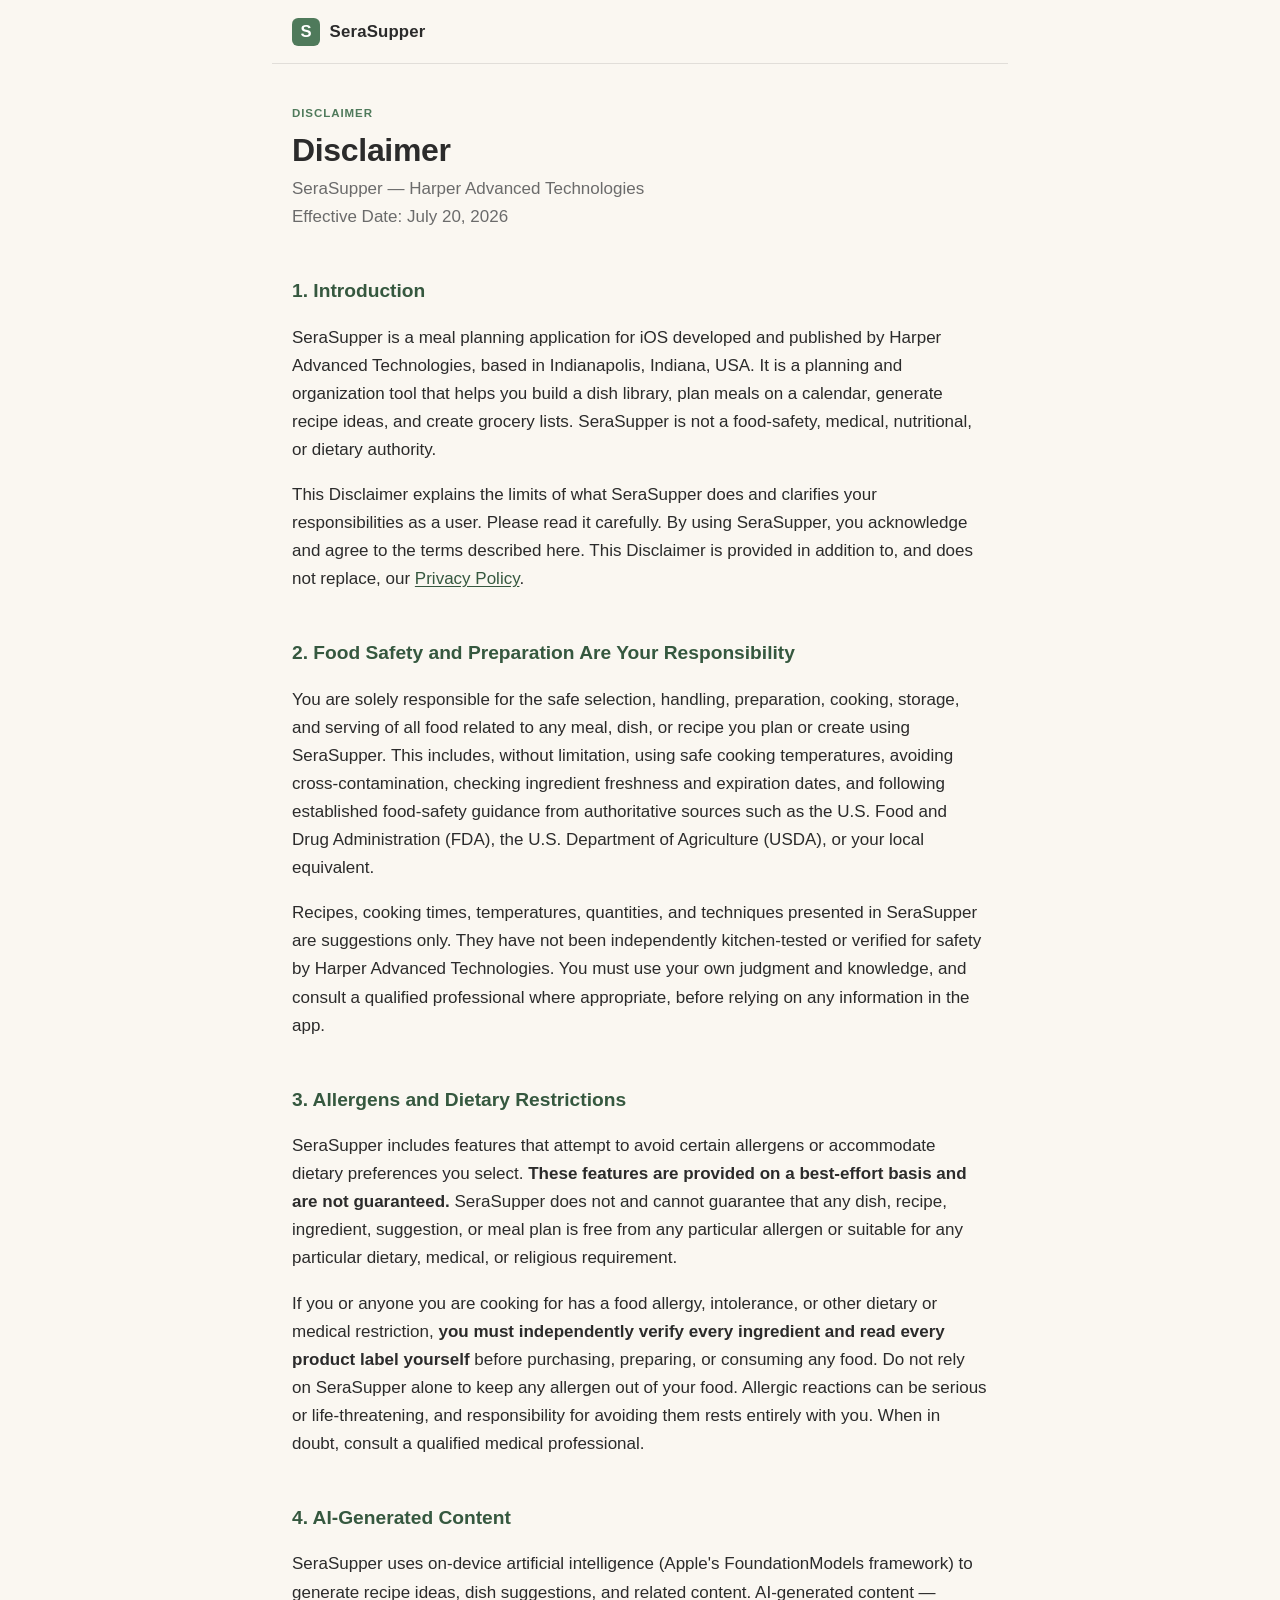
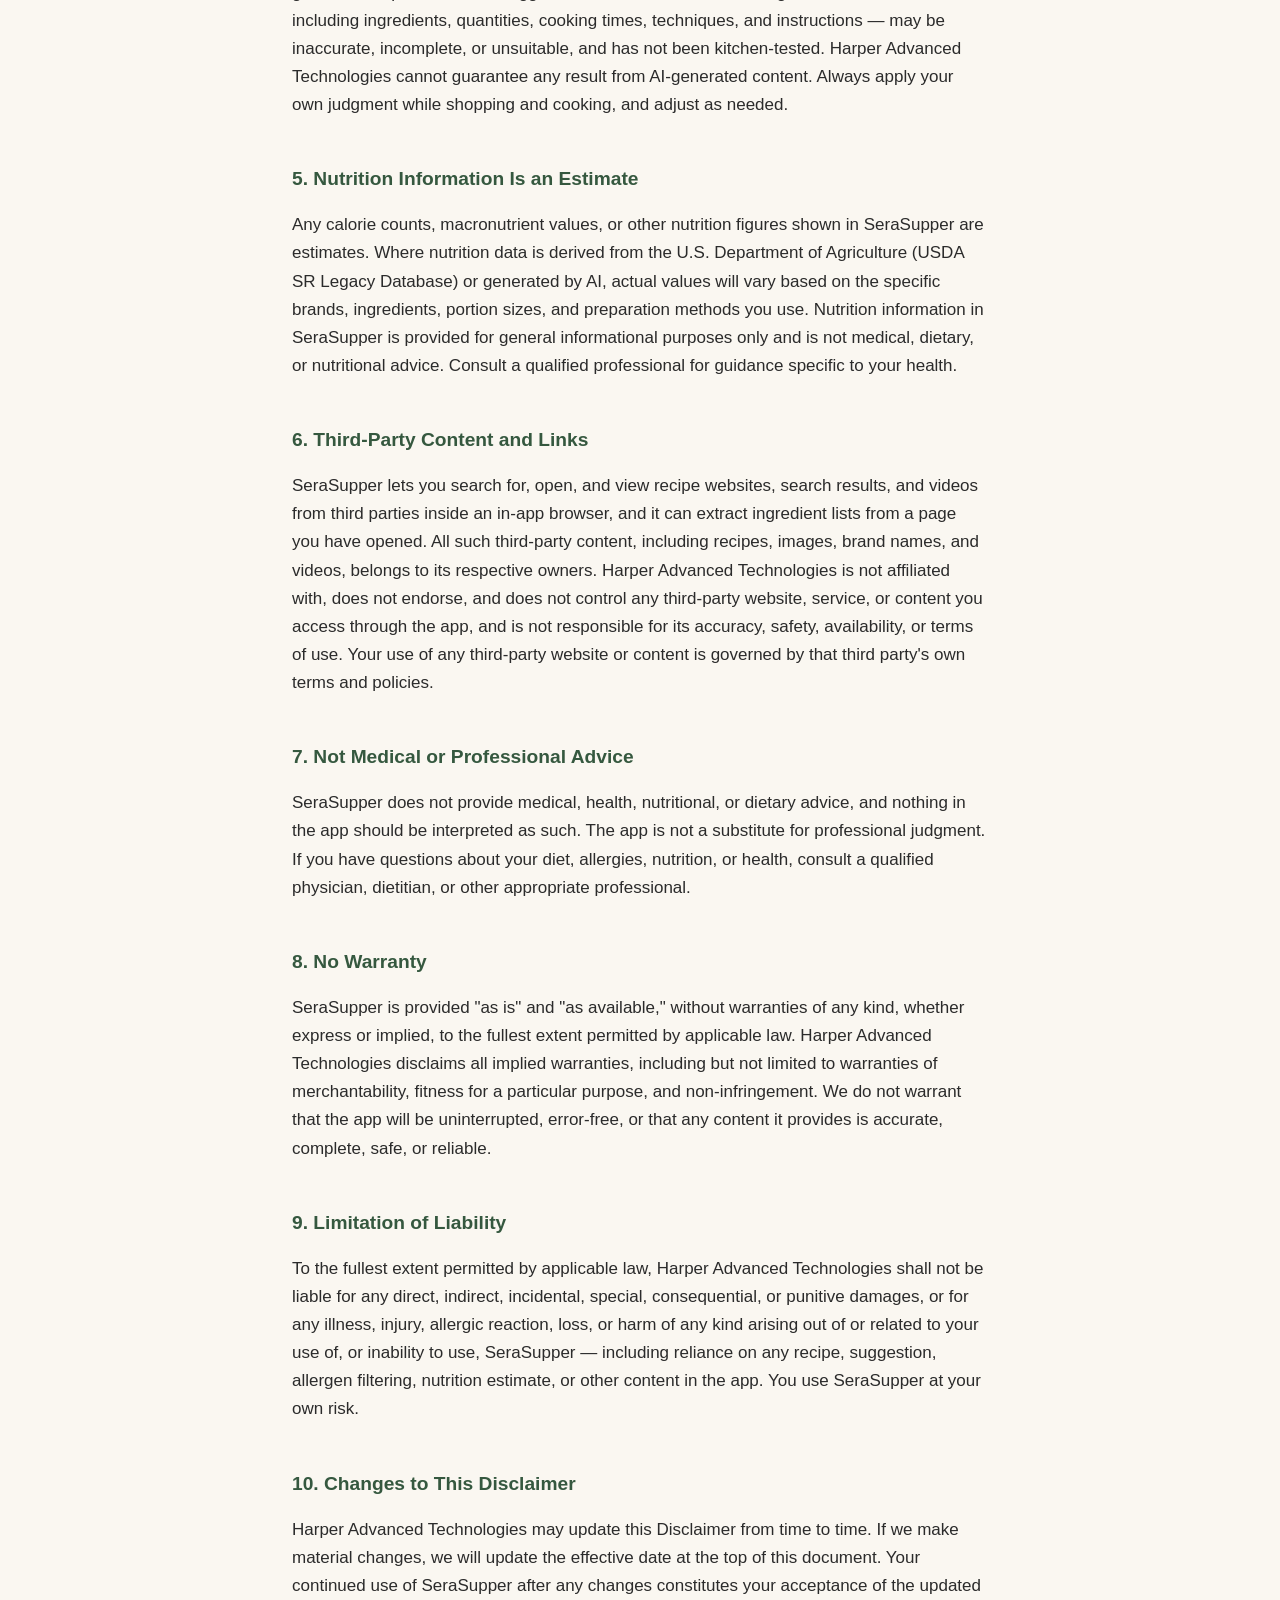
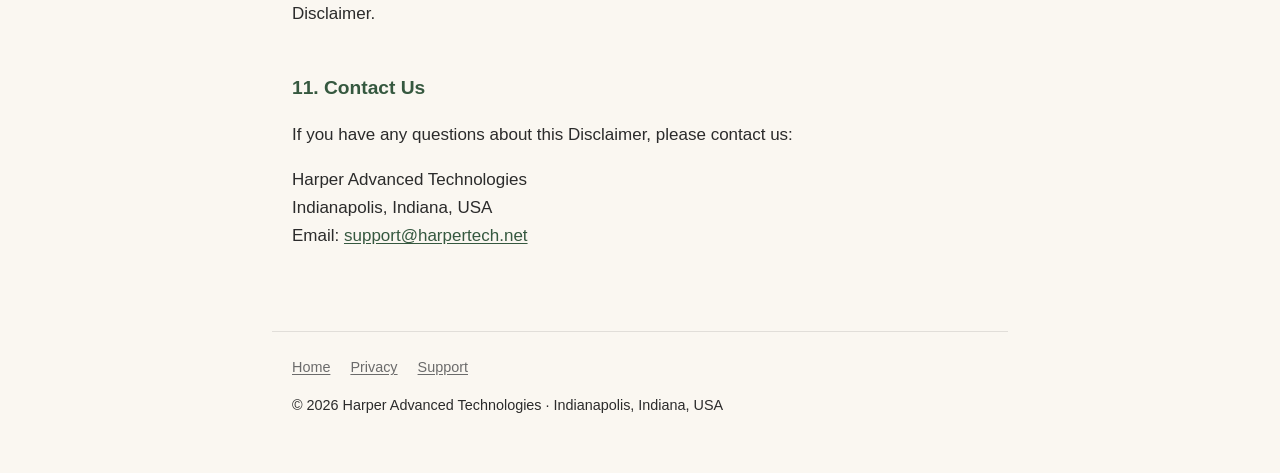
==== disclaimer/index.html @ 86a2aea6 "Add Disclaimer page (food safety, allergens, AI content, nutrition) Publishes serasupper.com/disclai" ====
<!doctype html>
<html lang="en">
<head>
  <meta charset="utf-8">
  <meta name="viewport" content="width=device-width, initial-scale=1">
  <title>Disclaimer — SeraSupper</title>
  <meta name="description" content="Disclaimer for SeraSupper by Harper Advanced Technologies — food safety, allergens, AI-generated content, and nutrition estimates.">
  <link rel="icon" href="/favicon.svg" type="image/svg+xml">
  <link rel="stylesheet" href="/style.css">
</head>
<body>
  <header class="site-header">
    <img class="mark" src="/favicon.svg" alt="" width="28" height="28">
    <a href="/" class="brand">SeraSupper</a>
  </header>

  <main class="wrap">
    <p class="eyebrow">Disclaimer</p>
    <h1>Disclaimer</h1>
    <p class="subtitle">SeraSupper — Harper Advanced Technologies<br>Effective Date: July 20, 2026</p>

    <h2>1. Introduction</h2>
    <p>SeraSupper is a meal planning application for iOS developed and published by Harper Advanced Technologies, based in Indianapolis, Indiana, USA. It is a planning and organization tool that helps you build a dish library, plan meals on a calendar, generate recipe ideas, and create grocery lists. SeraSupper is not a food-safety, medical, nutritional, or dietary authority.</p>
    <p>This Disclaimer explains the limits of what SeraSupper does and clarifies your responsibilities as a user. Please read it carefully. By using SeraSupper, you acknowledge and agree to the terms described here. This Disclaimer is provided in addition to, and does not replace, our <a href="/privacy/">Privacy Policy</a>.</p>

    <h2>2. Food Safety and Preparation Are Your Responsibility</h2>
    <p>You are solely responsible for the safe selection, handling, preparation, cooking, storage, and serving of all food related to any meal, dish, or recipe you plan or create using SeraSupper. This includes, without limitation, using safe cooking temperatures, avoiding cross-contamination, checking ingredient freshness and expiration dates, and following established food-safety guidance from authoritative sources such as the U.S. Food and Drug Administration (FDA), the U.S. Department of Agriculture (USDA), or your local equivalent.</p>
    <p>Recipes, cooking times, temperatures, quantities, and techniques presented in SeraSupper are suggestions only. They have not been independently kitchen-tested or verified for safety by Harper Advanced Technologies. You must use your own judgment and knowledge, and consult a qualified professional where appropriate, before relying on any information in the app.</p>

    <h2>3. Allergens and Dietary Restrictions</h2>
    <p>SeraSupper includes features that attempt to avoid certain allergens or accommodate dietary preferences you select. <strong>These features are provided on a best-effort basis and are not guaranteed.</strong> SeraSupper does not and cannot guarantee that any dish, recipe, ingredient, suggestion, or meal plan is free from any particular allergen or suitable for any particular dietary, medical, or religious requirement.</p>
    <p>If you or anyone you are cooking for has a food allergy, intolerance, or other dietary or medical restriction, <strong>you must independently verify every ingredient and read every product label yourself</strong> before purchasing, preparing, or consuming any food. Do not rely on SeraSupper alone to keep any allergen out of your food. Allergic reactions can be serious or life-threatening, and responsibility for avoiding them rests entirely with you. When in doubt, consult a qualified medical professional.</p>

    <h2>4. AI-Generated Content</h2>
    <p>SeraSupper uses on-device artificial intelligence (Apple's FoundationModels framework) to generate recipe ideas, dish suggestions, and related content. AI-generated content — including ingredients, quantities, cooking times, techniques, and instructions — may be inaccurate, incomplete, or unsuitable, and has not been kitchen-tested. Harper Advanced Technologies cannot guarantee any result from AI-generated content. Always apply your own judgment while shopping and cooking, and adjust as needed.</p>

    <h2>5. Nutrition Information Is an Estimate</h2>
    <p>Any calorie counts, macronutrient values, or other nutrition figures shown in SeraSupper are estimates. Where nutrition data is derived from the U.S. Department of Agriculture (USDA SR Legacy Database) or generated by AI, actual values will vary based on the specific brands, ingredients, portion sizes, and preparation methods you use. Nutrition information in SeraSupper is provided for general informational purposes only and is not medical, dietary, or nutritional advice. Consult a qualified professional for guidance specific to your health.</p>

    <h2>6. Third-Party Content and Links</h2>
    <p>SeraSupper lets you search for, open, and view recipe websites, search results, and videos from third parties inside an in-app browser, and it can extract ingredient lists from a page you have opened. All such third-party content, including recipes, images, brand names, and videos, belongs to its respective owners. Harper Advanced Technologies is not affiliated with, does not endorse, and does not control any third-party website, service, or content you access through the app, and is not responsible for its accuracy, safety, availability, or terms of use. Your use of any third-party website or content is governed by that third party's own terms and policies.</p>

    <h2>7. Not Medical or Professional Advice</h2>
    <p>SeraSupper does not provide medical, health, nutritional, or dietary advice, and nothing in the app should be interpreted as such. The app is not a substitute for professional judgment. If you have questions about your diet, allergies, nutrition, or health, consult a qualified physician, dietitian, or other appropriate professional.</p>

    <h2>8. No Warranty</h2>
    <p>SeraSupper is provided "as is" and "as available," without warranties of any kind, whether express or implied, to the fullest extent permitted by applicable law. Harper Advanced Technologies disclaims all implied warranties, including but not limited to warranties of merchantability, fitness for a particular purpose, and non-infringement. We do not warrant that the app will be uninterrupted, error-free, or that any content it provides is accurate, complete, safe, or reliable.</p>

    <h2>9. Limitation of Liability</h2>
    <p>To the fullest extent permitted by applicable law, Harper Advanced Technologies shall not be liable for any direct, indirect, incidental, special, consequential, or punitive damages, or for any illness, injury, allergic reaction, loss, or harm of any kind arising out of or related to your use of, or inability to use, SeraSupper — including reliance on any recipe, suggestion, allergen filtering, nutrition estimate, or other content in the app. You use SeraSupper at your own risk.</p>

    <h2>10. Changes to This Disclaimer</h2>
    <p>Harper Advanced Technologies may update this Disclaimer from time to time. If we make material changes, we will update the effective date at the top of this document. Your continued use of SeraSupper after any changes constitutes your acceptance of the updated Disclaimer.</p>

    <h2>11. Contact Us</h2>
    <p>If you have any questions about this Disclaimer, please contact us:</p>
    <p>
      Harper Advanced Technologies<br>
      Indianapolis, Indiana, USA<br>
      Email: <a href="mailto:support@harpertech.net">support@harpertech.net</a>
    </p>
  </main>

  <footer class="site-footer">
    <nav>
      <a href="/">Home</a>
      <a href="/privacy/">Privacy</a>
      <a href="/support/">Support</a>
    </nav>
    <p>© 2026 Harper Advanced Technologies · Indianapolis, Indiana, USA</p>
  </footer>
</body>
</html>
---- style.css ----
/* SeraSupper public site — shared styles.
   Self-contained: no external fonts, CDNs, or scripts. Light/dark aware. */

:root {
  --bg: #faf7f1;
  --surface: #ffffff;
  --text: #2b2b2b;
  --muted: #6b6b6b;
  --accent: #4f7a5b;
  --accent-ink: #35583f;
  --border: rgba(43, 43, 43, 0.12);
  --max: 46rem;
}

@media (prefers-color-scheme: dark) {
  :root {
    --bg: #16181a;
    --surface: #1f2124;
    --text: #e8e6e1;
    --muted: #a2a29c;
    --accent: #7fb08a;
    --accent-ink: #9cc7a6;
    --border: rgba(232, 230, 225, 0.14);
  }
}

* { box-sizing: border-box; }

html { -webkit-text-size-adjust: 100%; }

body {
  margin: 0;
  background: var(--bg);
  color: var(--text);
  font-family: -apple-system, BlinkMacSystemFont, "Segoe UI", Roboto, Helvetica, Arial, sans-serif;
  font-size: 17px;
  line-height: 1.65;
  -webkit-font-smoothing: antialiased;
}

.wrap {
  max-width: var(--max);
  margin: 0 auto;
  padding: 2.5rem 1.25rem 4rem;
}

.site-header {
  display: flex;
  align-items: center;
  gap: 0.6rem;
  padding: 1.1rem 1.25rem;
  border-bottom: 1px solid var(--border);
  max-width: var(--max);
  margin: 0 auto;
}

.site-header .mark {
  width: 1.75rem;
  height: 1.75rem;
  flex: 0 0 auto;
}

.site-header .brand {
  font-weight: 600;
  font-size: 1.05rem;
  letter-spacing: 0.01em;
}

.site-header a { color: inherit; text-decoration: none; }

h1 {
  font-size: 2rem;
  line-height: 1.2;
  margin: 0 0 0.35rem;
  letter-spacing: -0.01em;
}

.subtitle { color: var(--muted); margin: 0 0 2rem; }

h2 {
  font-size: 1.2rem;
  margin: 2.25rem 0 0.6rem;
  padding-top: 0.5rem;
  color: var(--accent-ink);
}

h3 { font-size: 1.02rem; margin: 1.4rem 0 0.3rem; }

p, li { color: var(--text); }

a { color: var(--accent-ink); text-decoration: underline; text-underline-offset: 2px; }
a:hover { text-decoration: none; }

ul { padding-left: 1.2rem; }
li { margin: 0.35rem 0; }

.eyebrow {
  text-transform: uppercase;
  letter-spacing: 0.08em;
  font-size: 0.72rem;
  font-weight: 700;
  color: var(--accent);
  margin: 0 0 0.5rem;
}

.card {
  background: var(--surface);
  border: 1px solid var(--border);
  border-radius: 16px;
  padding: 1.25rem 1.4rem;
  margin: 1.25rem 0;
}

.btn {
  display: inline-block;
  background: var(--accent);
  color: #fff;
  text-decoration: none;
  font-weight: 600;
  padding: 0.7rem 1.3rem;
  border-radius: 999px;
  margin: 0.4rem 0.5rem 0.4rem 0;
}
.btn:hover { background: var(--accent-ink); }
.btn.secondary {
  background: transparent;
  color: var(--accent-ink);
  border: 1px solid var(--accent);
}

.site-footer {
  border-top: 1px solid var(--border);
  color: var(--muted);
  font-size: 0.9rem;
  max-width: var(--max);
  margin: 0 auto;
  padding: 1.5rem 1.25rem 2.5rem;
}
.site-footer a { color: var(--muted); }
.site-footer nav a { margin-right: 1rem; }
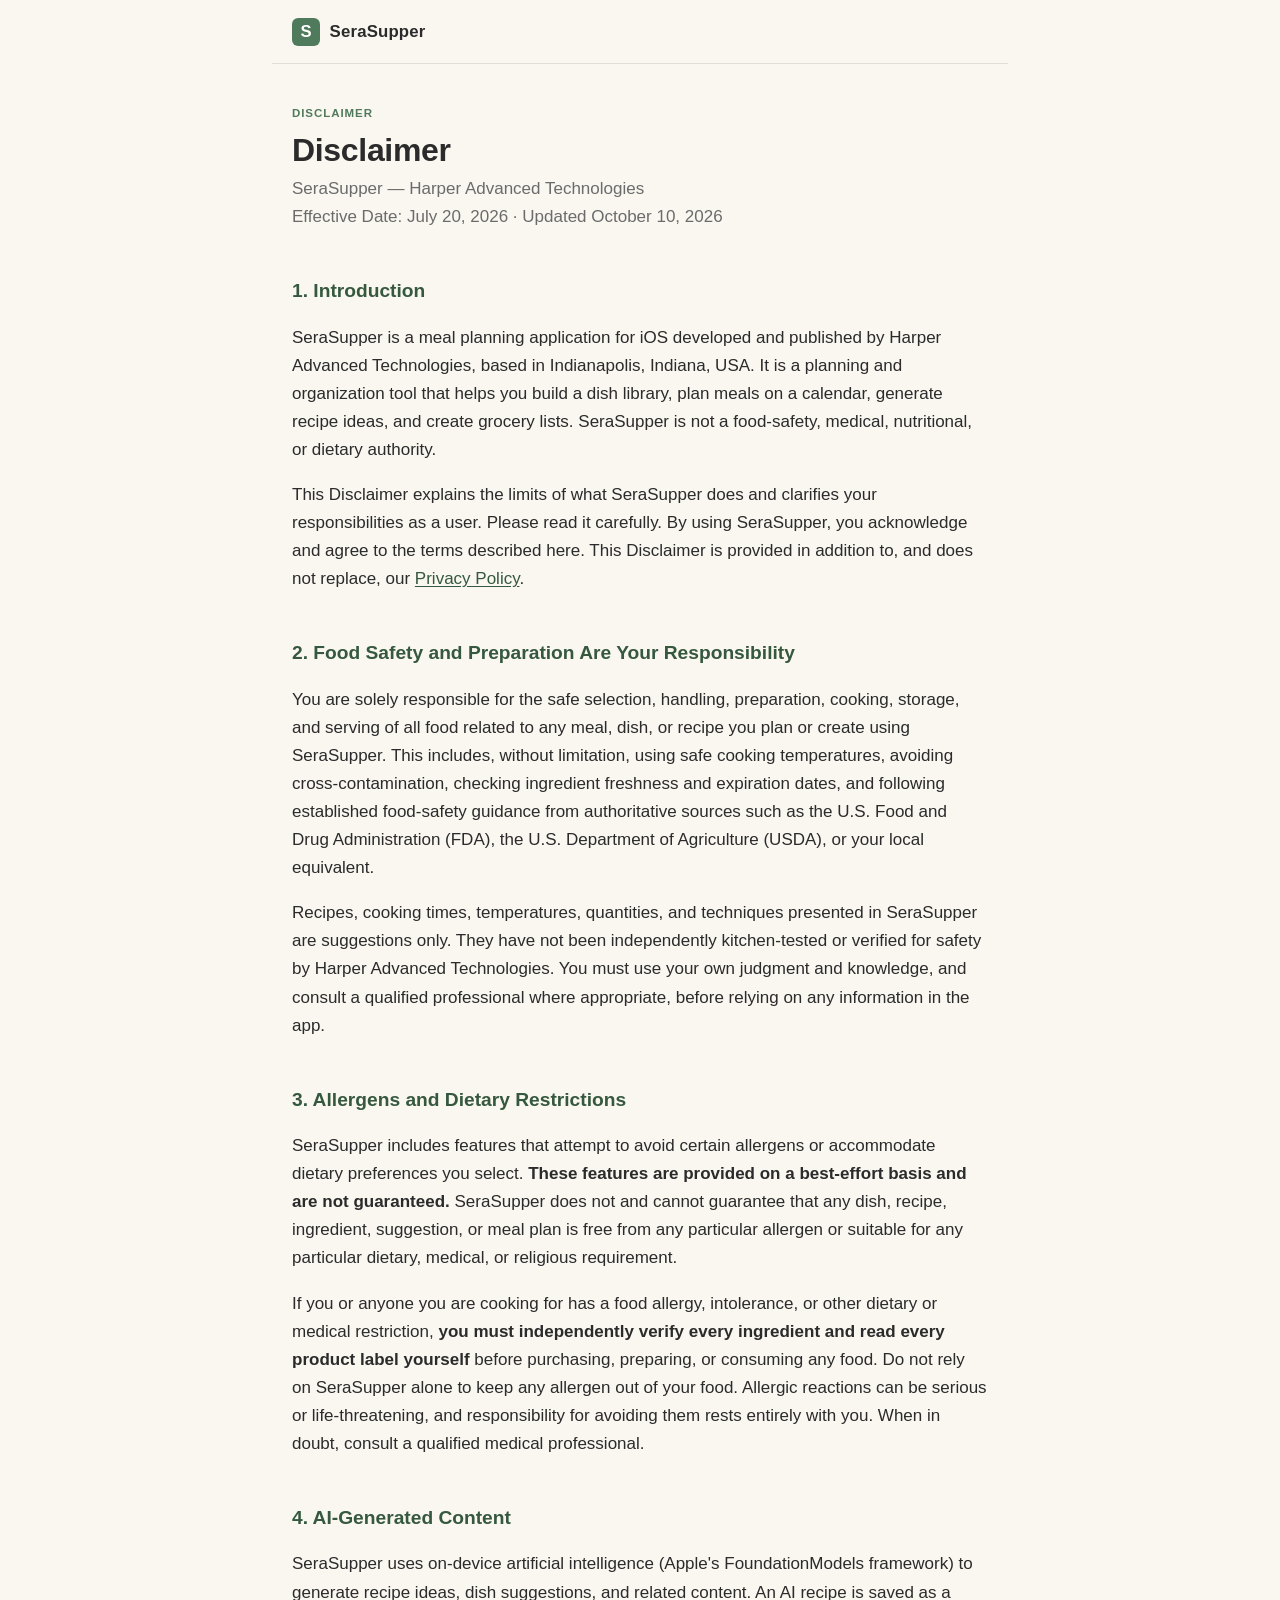
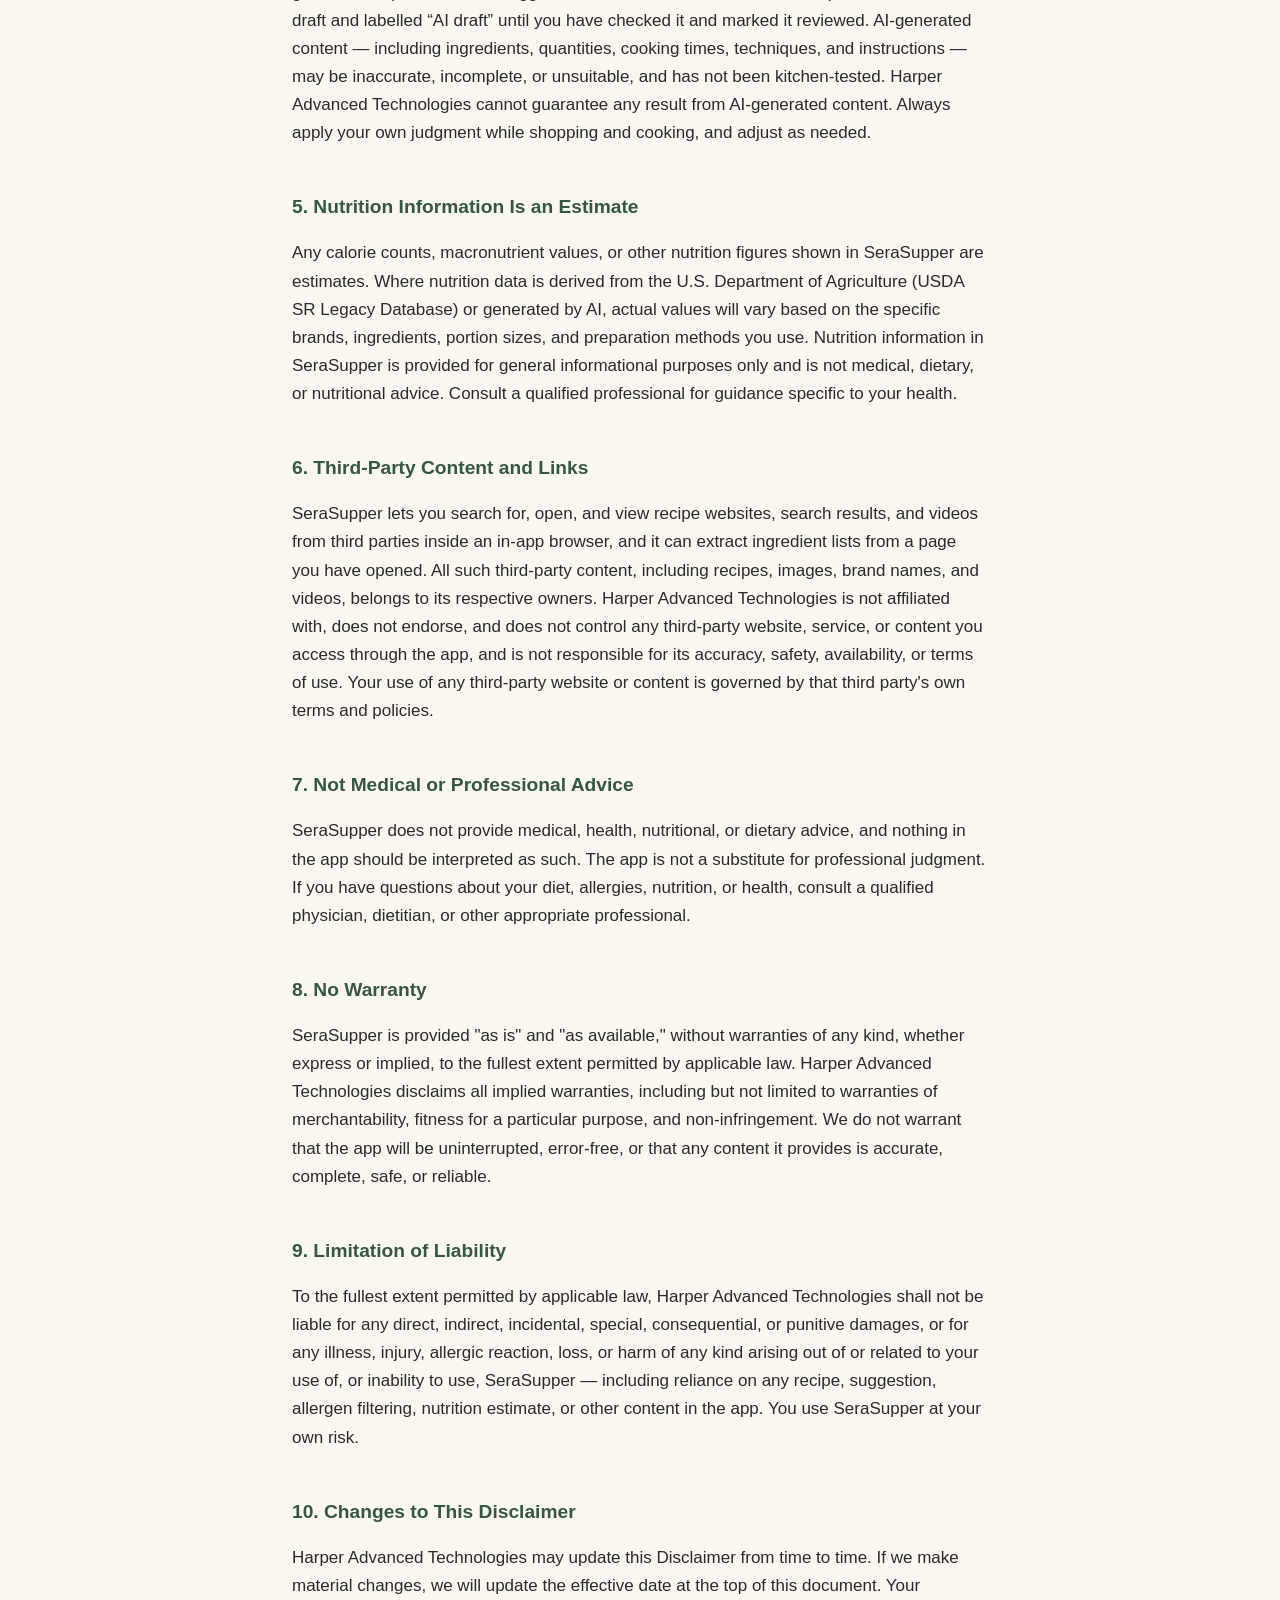
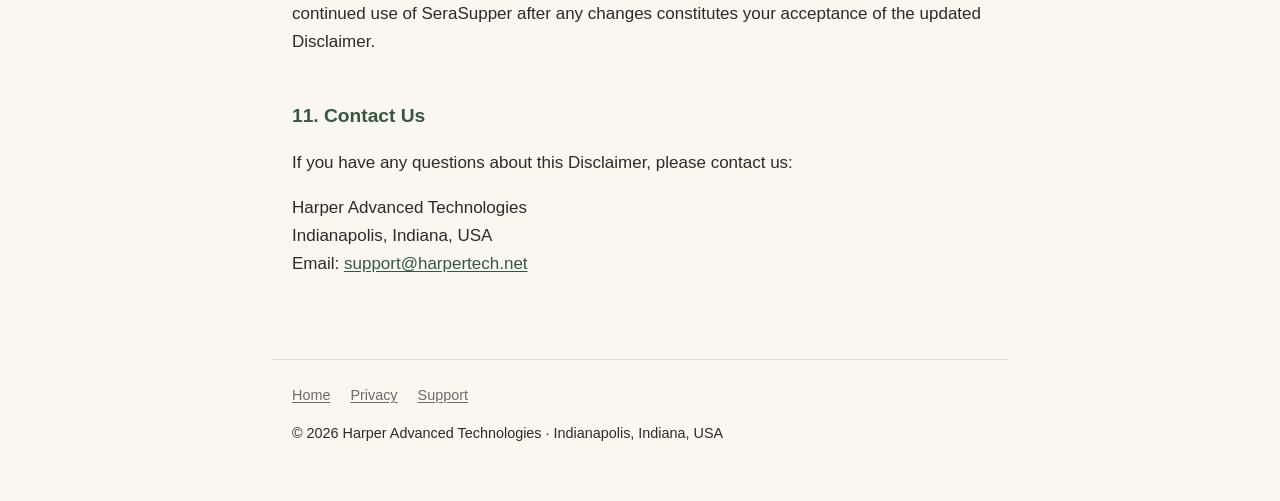
==== commit 659ad085: "Release day: App Store badge, Option C copy, new recipe image and preview, beta lines removed Co-Aut" ====
--- a/disclaimer/index.html
+++ b/disclaimer/index.html
@@ -17,7 +17,7 @@
   <main class="wrap">
     <p class="eyebrow">Disclaimer</p>
     <h1>Disclaimer</h1>
-    <p class="subtitle">SeraSupper — Harper Advanced Technologies<br>Effective Date: July 20, 2026</p>
+    <p class="subtitle">SeraSupper — Harper Advanced Technologies<br>Effective Date: July 20, 2026 · Updated October 10, 2026</p>
 
     <h2>1. Introduction</h2>
     <p>SeraSupper is a meal planning application for iOS developed and published by Harper Advanced Technologies, based in Indianapolis, Indiana, USA. It is a planning and organization tool that helps you build a dish library, plan meals on a calendar, generate recipe ideas, and create grocery lists. SeraSupper is not a food-safety, medical, nutritional, or dietary authority.</p>
@@ -32,7 +32,7 @@
     <p>If you or anyone you are cooking for has a food allergy, intolerance, or other dietary or medical restriction, <strong>you must independently verify every ingredient and read every product label yourself</strong> before purchasing, preparing, or consuming any food. Do not rely on SeraSupper alone to keep any allergen out of your food. Allergic reactions can be serious or life-threatening, and responsibility for avoiding them rests entirely with you. When in doubt, consult a qualified medical professional.</p>
 
     <h2>4. AI-Generated Content</h2>
-    <p>SeraSupper uses on-device artificial intelligence (Apple's FoundationModels framework) to generate recipe ideas, dish suggestions, and related content. AI-generated content — including ingredients, quantities, cooking times, techniques, and instructions — may be inaccurate, incomplete, or unsuitable, and has not been kitchen-tested. Harper Advanced Technologies cannot guarantee any result from AI-generated content. Always apply your own judgment while shopping and cooking, and adjust as needed.</p>
+    <p>SeraSupper uses on-device artificial intelligence (Apple's FoundationModels framework) to generate recipe ideas, dish suggestions, and related content. An AI recipe is saved as a draft and labelled “AI draft” until you have checked it and marked it reviewed. AI-generated content — including ingredients, quantities, cooking times, techniques, and instructions — may be inaccurate, incomplete, or unsuitable, and has not been kitchen-tested. Harper Advanced Technologies cannot guarantee any result from AI-generated content. Always apply your own judgment while shopping and cooking, and adjust as needed.</p>
 
     <h2>5. Nutrition Information Is an Estimate</h2>
     <p>Any calorie counts, macronutrient values, or other nutrition figures shown in SeraSupper are estimates. Where nutrition data is derived from the U.S. Department of Agriculture (USDA SR Legacy Database) or generated by AI, actual values will vary based on the specific brands, ingredients, portion sizes, and preparation methods you use. Nutrition information in SeraSupper is provided for general informational purposes only and is not medical, dietary, or nutritional advice. Consult a qualified professional for guidance specific to your health.</p>
--- a/style.css
+++ b/style.css
@@ -138,3 +138,85 @@
 }
 .site-footer a { color: var(--muted); }
 .site-footer nav a { margin-right: 1rem; }
+
+/* ---------- Landing page (2026-09) ---------- */
+
+.site-header { position: relative; }
+.site-nav { margin-left: auto; display: flex; gap: 1rem; font-size: 0.92rem; }
+.site-nav a { color: var(--muted); text-decoration: none; }
+.site-nav a:hover { color: var(--accent-ink); }
+@media (max-width: 480px) { .site-nav { display: none; } }
+
+/* Wider canvas for the visual sections; text pages keep --max */
+.hero, .features, .preview, .faq { max-width: 60rem; }
+
+.hero {
+  display: grid;
+  grid-template-columns: minmax(0, 1.2fr) minmax(0, 0.8fr);
+  gap: 2.5rem;
+  align-items: center;
+  padding-bottom: 2rem;
+}
+.hero h1 { font-size: 2.4rem; }
+.hero .subtitle { margin-bottom: 1.5rem; }
+.cta-row { display: flex; flex-wrap: wrap; gap: 0.25rem; align-items: center; margin: 0 0 1rem; }
+.trust { color: var(--muted); font-size: 0.95rem; margin: 0; }
+.trust strong { color: var(--accent-ink); }
+
+.hero-shot { margin: 0; text-align: center; }
+.hero-shot img, .feature img, .preview video {
+  display: block;
+  width: 100%;
+  height: auto;
+  border-radius: 22px;
+  border: 1px solid var(--border);
+  box-shadow: 0 18px 50px rgba(43, 43, 43, 0.14);
+  background: var(--surface);
+}
+.hero-shot img { max-width: 400px; margin: 0 auto; }
+
+.section-title {
+  font-size: 1.6rem;
+  color: var(--text);
+  margin: 2.5rem 0 1.5rem;
+  padding-top: 0;
+  letter-spacing: -0.01em;
+}
+
+.feature {
+  display: grid;
+  grid-template-columns: 260px minmax(0, 1fr);
+  gap: 2rem;
+  align-items: center;
+  margin: 0 0 2.75rem;
+}
+.feature:nth-child(odd) { grid-template-columns: minmax(0, 1fr) 260px; }
+.feature:nth-child(odd) img { order: 2; }
+.feature img { max-width: 260px; }
+.feature h3 { font-size: 1.3rem; margin: 0 0 0.5rem; }
+.feature p { margin: 0; color: var(--muted); }
+
+.preview { text-align: center; }
+.preview video { max-width: 360px; margin: 0 auto; }
+
+.faq dl { margin: 0; }
+.faq dt { font-weight: 600; margin: 1.25rem 0 0.25rem; }
+.faq dd { margin: 0; color: var(--muted); }
+
+@media (max-width: 760px) {
+  .hero { grid-template-columns: 1fr; gap: 1.75rem; }
+  .hero h1 { font-size: 2rem; }
+  .hero-shot img { max-width: 320px; }
+  /* Keep the screenshot beside its text on phones: stacked, the pairing
+     wasn't obvious (feedback 2026-09-17). */
+  .feature, .feature:nth-child(odd) { grid-template-columns: 104px minmax(0, 1fr); gap: 1rem; align-items: start; }
+  .feature:nth-child(odd) img { order: 0; }
+  .feature img { max-width: 104px; border-radius: 12px; }
+  .feature h3 { font-size: 1.15rem; }
+}
+
+/* App icon: iOS masks its corners at ~22% of the side; match that on the web */
+.app-icon { border-radius: 22.5%; display: block; }
+.site-header .mark.app-icon { width: 2rem; height: 2rem; box-shadow: 0 1px 3px rgba(43,43,43,0.18); }
+.hero-icon { width: 88px; height: 88px; margin: 0 0 1.1rem; box-shadow: 0 6px 18px rgba(43,43,43,0.16); }
+@media (max-width: 760px) { .hero-icon { width: 72px; height: 72px; } }
